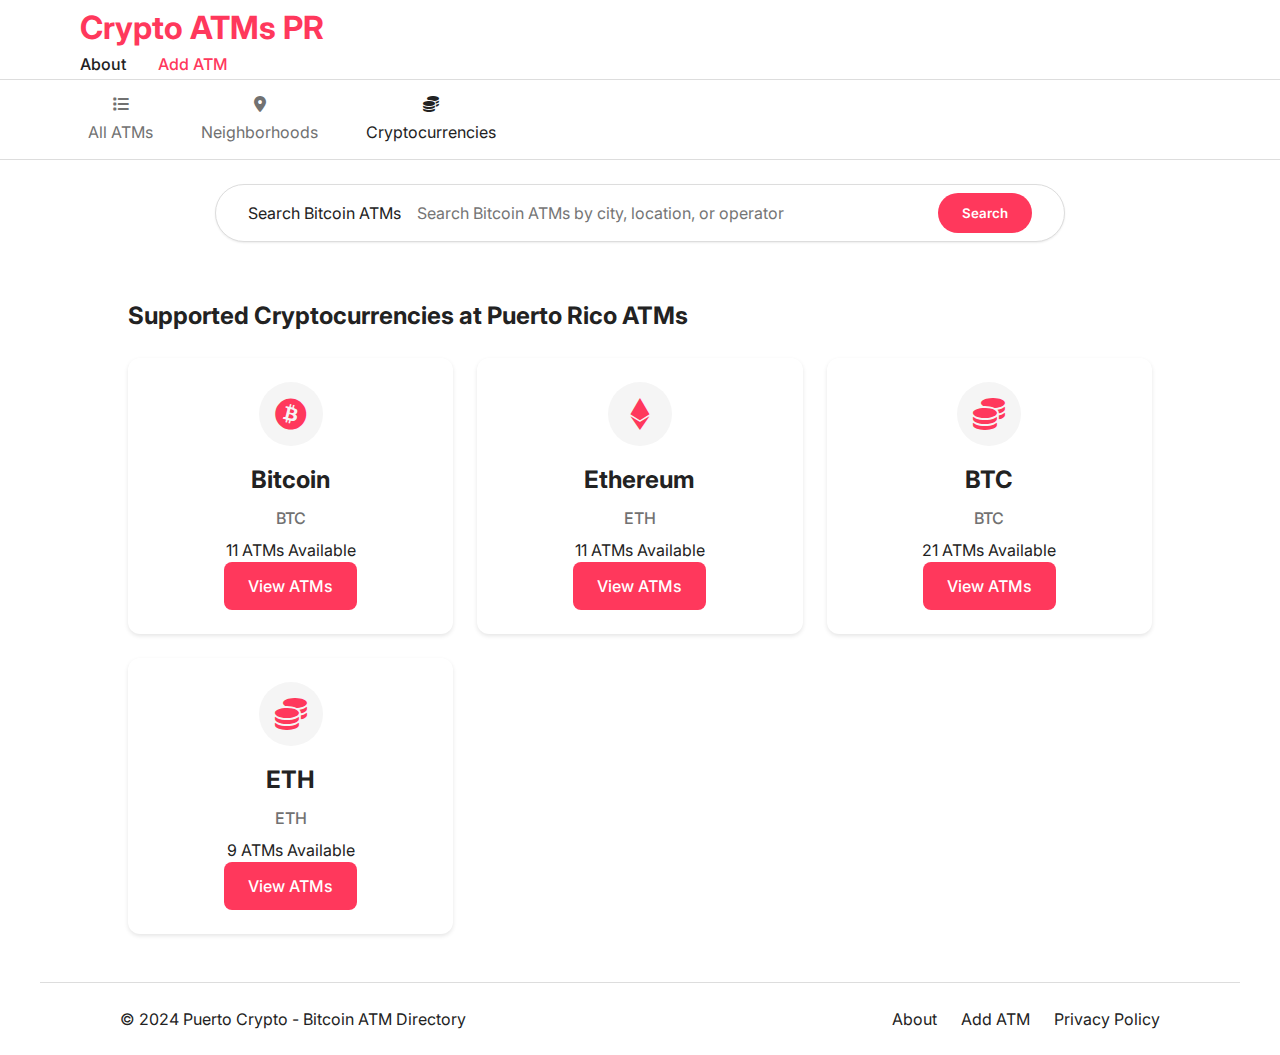
==== cryptocurrencies.html @ b357fdbc "Initial commit: Bitcoin ATM finder for Puerto Rico with neighborhood and cryptocurrency filtering" ====
<!DOCTYPE html>
<html lang="en">
<head>
    <meta charset="UTF-8">
    <meta name="viewport" content="width=device-width, initial-scale=1.0">
    <title>Supported Cryptocurrencies at Puerto Rico ATMs | Crypto ATMs PR</title>
    <meta name="description" content="Find ATMs supporting Bitcoin, Ethereum, and other cryptocurrencies in Puerto Rico. View locations by supported coins and get real-time availability.">
    <link rel="stylesheet" href="/styles.css">
    <link href="https://fonts.googleapis.com/css2?family=Inter:wght@400;500;600;700&display=swap" rel="stylesheet">
    <link rel="stylesheet" href="https://cdnjs.cloudflare.com/ajax/libs/font-awesome/6.0.0/css/all.min.css">
    <link rel="apple-touch-icon" sizes="180x180" href="/icons/apple-touch-icon.png">
    <link rel="icon" type="image/png" sizes="32x32" href="/icons/favicon-32x32.png">
    <link rel="icon" type="image/png" sizes="16x16" href="/icons/favicon-16x16.png">
    <link rel="manifest" href="/site.webmanifest">
</head>
<body>
    <header>
        <nav class="navbar" aria-label="Main navigation">
            <a href="/" class="logo">Crypto ATMs PR</a>
            <div class="nav-links">
                <a href="/about.html">About</a>
                <a href="/add-atm.html" class="add-atm-btn">Add ATM</a>
            </div>
        </nav>
    </header>

    <main>
        <section class="search-container" aria-label="Search ATMs">
            <div class="search-bar">
                <label for="searchInput" class="visually-hidden">Search Bitcoin ATMs</label>
                <input type="text" 
                       id="searchInput" 
                       placeholder="Search Bitcoin ATMs by city, location, or operator"
                       aria-label="Search Bitcoin ATMs">
                <button id="searchButton" aria-label="Search">Search</button>
            </div>
        </section>

        <nav class="filters-bar" aria-label="Filter options">
            <a href="/" class="filter-button" data-filter="all">
                <i class="fas fa-list" aria-hidden="true"></i>
                <span>All ATMs</span>
            </a>
            <a href="/neighborhoods.html" class="filter-button" data-filter="neighborhoods">
                <i class="fas fa-map-marker-alt" aria-hidden="true"></i>
                <span>Neighborhoods</span>
            </a>
            <a href="/cryptocurrencies.html" class="filter-button active" data-filter="cryptocurrencies">
                <i class="fas fa-coins" aria-hidden="true"></i>
                <span>Cryptocurrencies</span>
            </a>
        </nav>

        <div class="content-grid">
            <section class="crypto-grid" aria-label="Cryptocurrencies">
                <h2>Supported Cryptocurrencies at Puerto Rico ATMs</h2>
                <div class="crypto-cards">
                    <div class="crypto-card">
                        <div class="crypto-icon">
                            <i class="fab fa-bitcoin"></i>
                        </div>
                        <h3>Bitcoin</h3>
                        <p class="crypto-symbol">BTC</p>
                        <p>32 ATMs Available</p>
                        <a href="/?crypto=btc" class="view-atms-btn">View ATMs</a>
                    </div>
                    <div class="crypto-card">
                        <div class="crypto-icon">
                            <i class="fab fa-ethereum"></i>
                        </div>
                        <h3>Ethereum</h3>
                        <p class="crypto-symbol">ETH</p>
                        <p>15 ATMs Available</p>
                        <a href="/?crypto=eth" class="view-atms-btn">View ATMs</a>
                    </div>
                    <div class="crypto-card">
                        <div class="crypto-icon">
                            <i class="fas fa-dollar-sign"></i>
                        </div>
                        <h3>Tether</h3>
                        <p class="crypto-symbol">USDT</p>
                        <p>12 ATMs Available</p>
                        <a href="/?crypto=usdt" class="view-atms-btn">View ATMs</a>
                    </div>
                    <div class="crypto-card">
                        <div class="crypto-icon">
                            <i class="fas fa-coins"></i>
                        </div>
                        <h3>Litecoin</h3>
                        <p class="crypto-symbol">LTC</p>
                        <p>8 ATMs Available</p>
                        <a href="/?crypto=ltc" class="view-atms-btn">View ATMs</a>
                    </div>
                    <div class="crypto-card">
                        <div class="crypto-icon">
                            <i class="fas fa-chart-line"></i>
                        </div>
                        <h3>Dogecoin</h3>
                        <p class="crypto-symbol">DOGE</p>
                        <p>6 ATMs Available</p>
                        <a href="/?crypto=doge" class="view-atms-btn">View ATMs</a>
                    </div>
                    <div class="crypto-card">
                        <div class="crypto-icon">
                            <i class="fas fa-coins"></i>
                        </div>
                        <h3>Other Coins</h3>
                        <p class="crypto-symbol">Various</p>
                        <p>4 ATMs Available</p>
                        <a href="/?crypto=other" class="view-atms-btn">View ATMs</a>
                    </div>
                </div>
            </section>
        </div>
    </main>

    <div id="atmModal" class="modal" role="dialog" aria-modal="true" aria-labelledby="atmModalTitle">
        <div class="modal-content">
            <!-- Modal content will be dynamically inserted here -->
        </div>
    </div>

    <footer>
        <div class="footer-content">
            <p>&copy; 2024 Puerto Crypto - Bitcoin ATM Directory</p>
            <div class="footer-nav">
                <a href="/about.html">About</a>
                <a href="/add-atm.html" class="add-atm-btn">Add ATM</a>
                <a href="/privacy.html">Privacy Policy</a>
            </div>
        </div>
    </footer>

    <script src="script.js"></script>
</body>
</html>
---- styles.css ----
:root {
    --primary-color: #FF385C;
    --text-dark: #222222;
    --text-light: #717171;
    --background-color: #ffffff;
    --border-color: #DDDDDD;
    --shadow-color: rgba(0, 0, 0, 0.08);
    --header-height: 80px;
}

* {
    margin: 0;
    padding: 0;
    box-sizing: border-box;
    font-family: 'Inter', -apple-system, BlinkMacSystemFont, Roboto, 'Helvetica Neue', sans-serif;
}

body {
    color: var(--text-dark);
    background-color: var(--background-color);
    line-height: 1.5;
}

header {
    position: fixed;
    top: 0;
    left: 0;
    right: 0;
    height: var(--header-height);
    background-color: white;
    border-bottom: 1px solid var(--border-color);
    padding: 0 80px;
    display: flex;
    align-items: center;
    justify-content: space-between;
    z-index: 100;
}

.logo {
    color: var(--primary-color);
    font-size: 2rem;
    font-weight: bold;
    text-decoration: none;
}

.nav-links {
    display: flex;
    gap: 32px;
}

.nav-links a {
    color: var(--text-dark);
    text-decoration: none;
    font-weight: 500;
}

.nav-links .add-atm-btn {
    color: var(--primary-color);
}

.search-container {
    position: relative;
    max-width: 850px;
    width: 100%;
    margin: 0 auto 32px auto;
}

.search-bar {
    display: flex;
    align-items: center;
    border: 1px solid var(--border-color);
    border-radius: 40px;
    box-shadow: 0 1px 2px var(--shadow-color);
    padding: 8px 32px;
    background: white;
    transition: box-shadow 0.2s;
}

.search-bar:hover {
    box-shadow: 0 2px 4px var(--shadow-color);
}

#searchInput {
    border: none;
    outline: none;
    padding: 8px 16px;
    font-size: 1rem;
    color: var(--text-dark);
    flex: 1;
}

#searchButton {
    background-color: var(--primary-color);
    color: white;
    border: none;
    border-radius: 24px;
    padding: 12px 24px;
    font-weight: 600;
    cursor: pointer;
    transition: background-color 0.2s;
}

#searchButton:hover {
    background-color: #E61E4D;
}

.filters-bar {
    position: fixed;
    top: var(--header-height);
    left: 0;
    right: 0;
    height: 80px;
    background: white;
    border-bottom: 1px solid var(--border-color);
    padding: 0 80px;
    display: flex;
    align-items: center;
    gap: 32px;
    overflow-x: auto;
    z-index: 99;
}

.filter-button {
    display: flex;
    flex-direction: column;
    align-items: center;
    gap: 8px;
    padding: 4px 8px;
    color: var(--text-light);
    text-decoration: none;
    white-space: nowrap;
}

.filter-button.active {
    color: var(--text-dark);
}

.filter-button img {
    width: 24px;
    height: 24px;
    opacity: 0.7;
}

.filter-button.active img {
    opacity: 1;
}

main {
    margin-top: calc(var(--header-height) + 80px);
    padding: 24px 80px;
    max-width: 1400px;
    margin-left: auto;
    margin-right: auto;
}

.content-grid {
    display: grid;
    grid-template-columns: 1fr;
    gap: 24px;
    max-width: 1400px;
    margin: 0 auto;
    padding: 0 24px;
}

.map-container {
    position: sticky;
    top: calc(var(--header-height) + 80px);
    height: calc(100vh - var(--header-height) - 80px);
    border-radius: 12px;
    overflow: hidden;
    box-shadow: 0 2px 4px var(--shadow-color);
}

.atm-grid {
    display: grid;
    grid-template-columns: repeat(3, 1fr);
    gap: 24px;
    padding: 24px;
    max-width: 1400px;
    margin: 0 auto;
}

.atm-card {
    background: #fff;
    border-radius: 12px;
    box-shadow: 0 2px 4px rgba(0, 0, 0, 0.1);
    overflow: hidden;
    transition: transform 0.2s ease-in-out;
}

.atm-card:hover {
    transform: translateY(-4px);
    box-shadow: 0 4px 8px rgba(0, 0, 0, 0.15);
}

.atm-card img {
    width: 100%;
    height: 200px;
    object-fit: cover;
}

.atm-info {
    padding: 16px;
}

.operator {
    font-weight: 600;
    font-size: 1.1em;
    margin-bottom: 8px;
}

.address, .phone {
    display: flex;
    align-items: center;
    gap: 8px;
    color: #666;
    text-decoration: none;
    margin-bottom: 8px;
}

.address:hover, .phone:hover {
    color: #FF385C;
}

.coins {
    display: flex;
    gap: 8px;
    flex-wrap: wrap;
    margin-top: 12px;
}

.coin-badge {
    background: #f5f5f5;
    padding: 4px 8px;
    border-radius: 4px;
    font-size: 0.9em;
    color: #666;
}

.visit-website {
    display: block;
    width: 100%;
    padding: 12px;
    background-color: #4285F4;
    color: white;
    text-align: center;
    border-radius: 8px;
    text-decoration: none;
    font-weight: 500;
    transition: background-color 0.2s;
    margin-top: auto;
}

.visit-website:hover {
    background-color: #3367D6;
}

.modal {
    position: fixed;
    top: 0;
    left: 0;
    right: 0;
    bottom: 0;
    background: rgba(0, 0, 0, 0.5);
    display: none;
    align-items: center;
    justify-content: center;
    z-index: 1000;
}

.modal-content {
    background: white;
    border-radius: 12px;
    padding: 32px;
    max-width: 600px;
    width: 90%;
    max-height: 90vh;
    overflow-y: auto;
    position: relative;
}

.close {
    position: absolute;
    top: 24px;
    right: 24px;
    font-size: 1.5rem;
    cursor: pointer;
    color: var(--text-light);
}

.footer-content {
    max-width: 1200px;
    margin: 0 auto;
    padding: 24px 80px;
    display: flex;
    justify-content: space-between;
    align-items: center;
    border-top: 1px solid var(--border-color);
}

.footer-nav {
    display: flex;
    gap: 24px;
}

.footer-nav a {
    color: var(--text-dark);
    text-decoration: none;
}

@media (max-width: 1200px) {
    .atm-grid {
        grid-template-columns: repeat(2, 1fr);
    }
}

@media (max-width: 768px) {
    .content-grid {
        padding: 0 16px;
    }
    
    .atm-grid {
        grid-template-columns: 1fr;
        padding: 16px;
    }

    .footer-content {
        flex-direction: column;
        gap: 16px;
        text-align: center;
        padding: 24px;
    }
}

/* Loading and empty states */
.loading, .empty-state {
    text-align: center;
    padding: 40px;
    color: var(--text-light);
}

.api-error {
    text-align: center;
    padding: 40px;
    background: #FFF3F3;
    border-radius: 12px;
    margin: 20px 0;
    color: #E61E4D;
}

.atm-card .address {
    display: flex;
    align-items: center;
    gap: 8px;
    margin: 8px 0;
    color: #333;
    text-decoration: none;
    transition: color 0.2s ease;
}

.atm-card .address:hover {
    color: #FF385C;
}

.modal-details .location-links {
    margin-bottom: 16px;
}

.modal-details .map-links {
    display: flex;
    gap: 16px;
    margin-top: 8px;
}

.modal-details .map-link {
    display: inline-flex;
    align-items: center;
    gap: 8px;
    padding: 8px 16px;
    background-color: #f5f5f5;
    border-radius: 8px;
    color: #333;
    text-decoration: none;
    transition: all 0.2s ease;
}

.modal-details .map-link:hover {
    background-color: #FF385C;
    color: white;
}

.modal-details .map-link i {
    font-size: 16px;
}

@media (max-width: 768px) {
    .modal-details .map-links {
        flex-direction: column;
        gap: 8px;
    }
    
    .modal-details .map-link {
        width: 100%;
        justify-content: center;
    }
}

/* Neighborhood Cards */
.neighborhoods-grid {
    display: block;
    width: 100%;
    padding: 24px;
}

.neighborhood-cards {
    display: grid;
    grid-template-columns: repeat(3, 1fr);
    gap: 24px;
    margin-top: 24px;
}

.neighborhood-card {
    background: white;
    border-radius: 12px;
    padding: 24px;
    text-align: center;
    box-shadow: 0 2px 4px rgba(0, 0, 0, 0.1);
    transition: transform 0.2s ease-in-out;
}

.neighborhood-card:hover {
    transform: translateY(-4px);
    box-shadow: 0 4px 8px rgba(0, 0, 0, 0.15);
}

.neighborhood-card h3 {
    font-size: 1.5rem;
    margin-bottom: 8px;
    color: var(--text-dark);
}

.neighborhood-card p {
    color: var(--text-light);
    margin-bottom: 16px;
}

.view-atms-btn {
    display: inline-block;
    padding: 12px 24px;
    background-color: var(--primary-color);
    color: white;
    text-decoration: none;
    border-radius: 8px;
    font-weight: 500;
    transition: background-color 0.2s;
}

.view-atms-btn:hover {
    background-color: #E61E4D;
}

/* Cryptocurrency Cards */
.crypto-grid {
    display: block;
    width: 100%;
    padding: 24px;
}

.crypto-cards {
    display: grid;
    grid-template-columns: repeat(3, 1fr);
    gap: 24px;
    margin-top: 24px;
}

.crypto-card {
    background: white;
    border-radius: 12px;
    padding: 24px;
    text-align: center;
    box-shadow: 0 2px 4px rgba(0, 0, 0, 0.1);
    transition: transform 0.2s ease-in-out;
}

.crypto-card:hover {
    transform: translateY(-4px);
    box-shadow: 0 4px 8px rgba(0, 0, 0, 0.15);
}

.crypto-icon {
    width: 64px;
    height: 64px;
    margin: 0 auto 16px;
    background: #f5f5f5;
    border-radius: 50%;
    display: flex;
    align-items: center;
    justify-content: center;
}

.crypto-icon i {
    font-size: 32px;
    color: var(--primary-color);
}

.crypto-card h3 {
    font-size: 1.5rem;
    margin-bottom: 8px;
    color: var(--text-dark);
}

.crypto-symbol {
    color: var(--text-light);
    font-weight: 500;
    margin-bottom: 8px;
}

.atm-count {
    text-align: center;
    color: #666;
    margin: 24px 0;
    font-size: 1.1em;
}

@media (max-width: 1200px) {
    .neighborhood-cards,
    .crypto-cards {
        grid-template-columns: repeat(2, 1fr);
    }
}

@media (max-width: 768px) {
    .neighborhood-cards,
    .crypto-cards {
        grid-template-columns: 1fr;
    }
    
    .neighborhoods-grid,
    .crypto-grid {
        padding: 16px;
    }
}

/* Keep the Bitcoin ATMs page styles separate */
.bitcoin-atms-page .atm-list {
    /* Existing styles for the Bitcoin ATMs page */
    display: grid;
    grid-template-columns: 1fr;
    gap: 24px;
    padding: 24px;
    max-width: 1400px;
    margin: 0 auto;
}

.atm-count {
    text-align: center;
    color: #666;
    margin: 24px 0;
    font-size: 1.1em;
}

/* Add ATM Form Styles */
.form-container {
    max-width: 800px;
    margin: 2rem auto;
    padding: 0 1rem;
}

.form-intro {
    margin-bottom: 2rem;
    color: #666;
    font-size: 1.1rem;
    line-height: 1.5;
}

.add-atm-form {
    background: #fff;
    border-radius: 12px;
    box-shadow: 0 2px 8px rgba(0, 0, 0, 0.1);
    padding: 2rem;
}

.form-section {
    margin-bottom: 2rem;
    padding-bottom: 2rem;
    border-bottom: 1px solid #eee;
}

.form-section:last-child {
    border-bottom: none;
    margin-bottom: 0;
    padding-bottom: 0;
}

.form-section h2 {
    font-size: 1.25rem;
    margin-bottom: 1.5rem;
    color: #333;
}

.form-group {
    margin-bottom: 1.5rem;
}

.form-group label {
    display: block;
    margin-bottom: 0.5rem;
    font-weight: 500;
    color: #333;
}

.form-group input[type="text"],
.form-group input[type="tel"],
.form-group input[type="email"],
.form-group input[type="url"],
.form-group textarea {
    width: 100%;
    padding: 0.75rem;
    border: 1px solid #ddd;
    border-radius: 6px;
    font-size: 1rem;
    transition: border-color 0.2s;
}

.form-group input:focus,
.form-group textarea:focus {
    border-color: #ff4d6a;
    outline: none;
    box-shadow: 0 0 0 3px rgba(255, 77, 106, 0.1);
}

.checkbox-group {
    display: grid;
    grid-template-columns: repeat(auto-fit, minmax(150px, 1fr));
    gap: 1rem;
    margin-top: 0.5rem;
}

.checkbox-label {
    display: flex;
    align-items: center;
    gap: 0.5rem;
    font-weight: normal;
}

.form-group small {
    display: block;
    margin-top: 0.5rem;
    color: #666;
    font-size: 0.875rem;
}

.form-actions {
    margin-top: 2rem;
    text-align: center;
}

.submit-btn {
    background: #ff4d6a;
    color: white;
    border: none;
    padding: 1rem 2rem;
    font-size: 1.1rem;
    font-weight: 600;
    border-radius: 8px;
    cursor: pointer;
    transition: background-color 0.2s;
}

.submit-btn:hover {
    background: #ff3557;
}

.submit-btn:focus {
    outline: none;
    box-shadow: 0 0 0 3px rgba(255, 77, 106, 0.3);
}

@media (max-width: 768px) {
    .form-container {
        margin: 1rem auto;
    }
    
    .add-atm-form {
        padding: 1.5rem;
    }
    
    .checkbox-group {
        grid-template-columns: 1fr;
    }
}
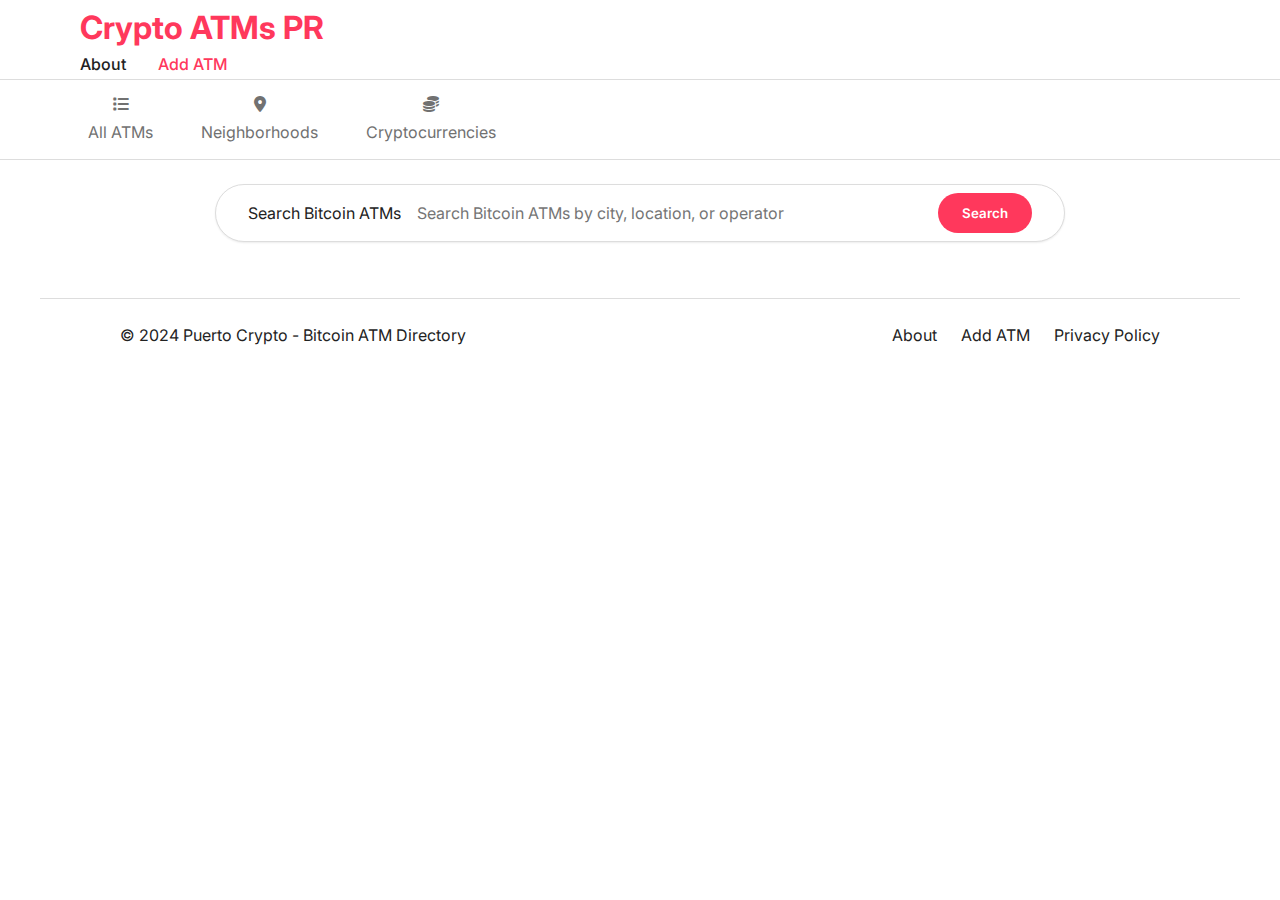
==== commit 355b877d: "Add content-section class to improve tab navigation" ====
--- a/cryptocurrencies.html
+++ b/cryptocurrencies.html
@@ -52,7 +52,7 @@
         </nav>
 
         <div class="content-grid">
-            <section class="crypto-grid" aria-label="Cryptocurrencies">
+            <section class="crypto-grid content-section" aria-label="Cryptocurrencies">
                 <h2>Supported Cryptocurrencies at Puerto Rico ATMs</h2>
                 <div class="crypto-cards">
                     <div class="crypto-card">
--- a/styles.css
+++ b/styles.css
@@ -171,24 +171,31 @@
     box-shadow: 0 2px 4px var(--shadow-color);
 }
 
-.atm-grid {
+.atm-grid,
+.neighborhood-cards,
+.crypto-cards {
     display: grid;
     grid-template-columns: repeat(3, 1fr);
     gap: 24px;
+    margin-top: 24px;
+}
+
+.atm-card,
+.neighborhood-card,
+.crypto-card {
+    background: white;
+    border-radius: 12px;
     padding: 24px;
-    max-width: 1400px;
-    margin: 0 auto;
-}
-
-.atm-card {
-    background: #fff;
-    border-radius: 12px;
     box-shadow: 0 2px 4px rgba(0, 0, 0, 0.1);
-    overflow: hidden;
     transition: transform 0.2s ease-in-out;
-}
-
-.atm-card:hover {
+    height: 100%;
+    display: flex;
+    flex-direction: column;
+}
+
+.atm-card:hover,
+.neighborhood-card:hover,
+.crypto-card:hover {
     transform: translateY(-4px);
     box-shadow: 0 4px 8px rgba(0, 0, 0, 0.15);
 }
@@ -309,7 +316,9 @@
 }
 
 @media (max-width: 1200px) {
-    .atm-grid {
+    .atm-grid,
+    .neighborhood-cards,
+    .crypto-cards {
         grid-template-columns: repeat(2, 1fr);
     }
 }
@@ -319,9 +328,10 @@
         padding: 0 16px;
     }
     
-    .atm-grid {
+    .atm-grid,
+    .neighborhood-cards,
+    .crypto-cards {
         grid-template-columns: 1fr;
-        padding: 16px;
     }
 
     .footer-content {
@@ -412,27 +422,6 @@
     padding: 24px;
 }
 
-.neighborhood-cards {
-    display: grid;
-    grid-template-columns: repeat(3, 1fr);
-    gap: 24px;
-    margin-top: 24px;
-}
-
-.neighborhood-card {
-    background: white;
-    border-radius: 12px;
-    padding: 24px;
-    text-align: center;
-    box-shadow: 0 2px 4px rgba(0, 0, 0, 0.1);
-    transition: transform 0.2s ease-in-out;
-}
-
-.neighborhood-card:hover {
-    transform: translateY(-4px);
-    box-shadow: 0 4px 8px rgba(0, 0, 0, 0.15);
-}
-
 .neighborhood-card h3 {
     font-size: 1.5rem;
     margin-bottom: 8px;
@@ -466,43 +455,6 @@
     padding: 24px;
 }
 
-.crypto-cards {
-    display: grid;
-    grid-template-columns: repeat(3, 1fr);
-    gap: 24px;
-    margin-top: 24px;
-}
-
-.crypto-card {
-    background: white;
-    border-radius: 12px;
-    padding: 24px;
-    text-align: center;
-    box-shadow: 0 2px 4px rgba(0, 0, 0, 0.1);
-    transition: transform 0.2s ease-in-out;
-}
-
-.crypto-card:hover {
-    transform: translateY(-4px);
-    box-shadow: 0 4px 8px rgba(0, 0, 0, 0.15);
-}
-
-.crypto-icon {
-    width: 64px;
-    height: 64px;
-    margin: 0 auto 16px;
-    background: #f5f5f5;
-    border-radius: 50%;
-    display: flex;
-    align-items: center;
-    justify-content: center;
-}
-
-.crypto-icon i {
-    font-size: 32px;
-    color: var(--primary-color);
-}
-
 .crypto-card h3 {
     font-size: 1.5rem;
     margin-bottom: 8px;
@@ -530,11 +482,6 @@
 }
 
 @media (max-width: 768px) {
-    .neighborhood-cards,
-    .crypto-cards {
-        grid-template-columns: 1fr;
-    }
-    
     .neighborhoods-grid,
     .crypto-grid {
         padding: 16px;
